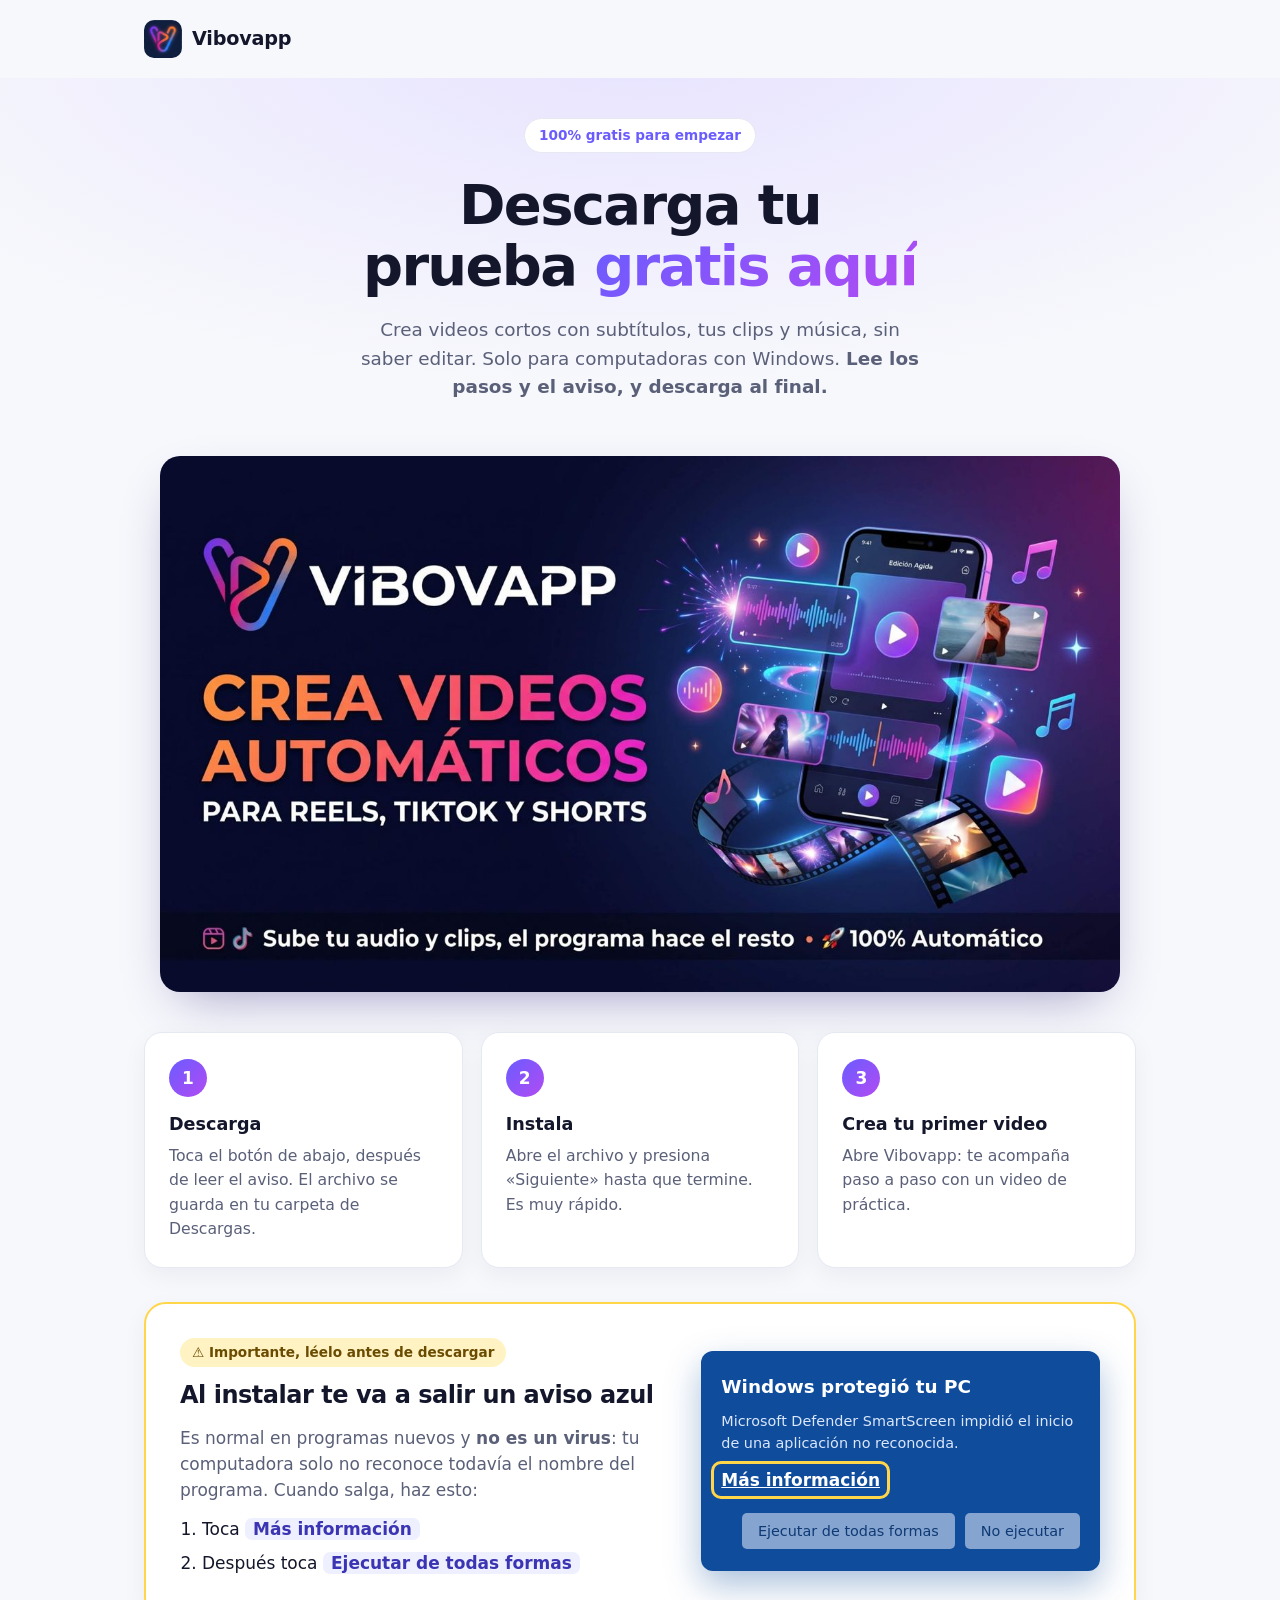
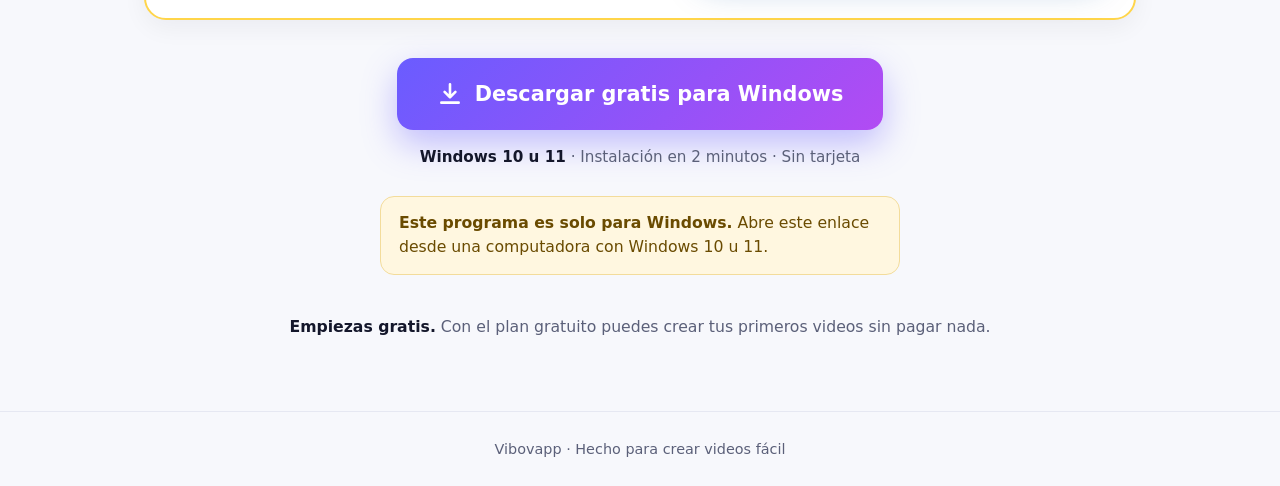
==== index.html @ 4b16f7fa "Add files via upload" ====
<!DOCTYPE html>
<html lang="es">
<head>
<meta charset="utf-8">
<meta name="viewport" content="width=device-width, initial-scale=1">
<title>Descarga Vibovapp gratis</title>
<meta name="description" content="Crea videos cortos con subtítulos, clips y música. Descarga tu prueba gratis para Windows.">
<link rel="icon" href="[data-uri]">
<style>
:root{--ink:#14172b;--soft:#5b6079;--line:#e6e8f2;--bg:#f7f8fc;--a:#6a5cff;--b:#b24bf3;--grad:linear-gradient(135deg,#6a5cff,#b24bf3)}
*{box-sizing:border-box;margin:0;padding:0}
html{scroll-behavior:smooth}
body{font:17px/1.55 "Segoe UI",system-ui,-apple-system,Roboto,sans-serif;color:var(--ink);background:var(--bg);-webkit-font-smoothing:antialiased}
.top{display:flex;align-items:center;gap:10px;max-width:1040px;margin:0 auto;padding:20px 24px}
.top img{width:38px;height:38px;border-radius:10px}
.top b{font-size:1.2rem;letter-spacing:-.01em}
.hero{background:radial-gradient(1200px 500px at 50% -10%,#e7e3ff 0,transparent 70%);padding:40px 24px 64px;text-align:center}
.hero .in{max-width:760px;margin:0 auto}
.pill{display:inline-block;font-size:.85rem;font-weight:600;color:var(--a);background:#fff;border:1px solid var(--line);padding:6px 14px;border-radius:999px;margin-bottom:22px}
h1{text-wrap:balance;font-size:clamp(2.1rem,6vw,3.5rem);line-height:1.08;letter-spacing:-.03em;font-weight:800}
h1 span{background:var(--grad);-webkit-background-clip:text;background-clip:text;color:transparent}
.sub{margin:20px auto 0;max-width:560px;color:var(--soft);font-size:1.15rem}
.cta{display:inline-flex;align-items:center;gap:12px;margin-top:34px;padding:20px 40px;border-radius:16px;background:var(--grad);color:#fff;text-decoration:none;font-weight:700;font-size:1.3rem;box-shadow:0 14px 34px rgba(106,92,255,.38);transition:transform .15s,box-shadow .15s}
.cta:hover{transform:translateY(-2px);box-shadow:0 18px 40px rgba(106,92,255,.48)}
.cta svg{width:26px;height:26px}
.meta{margin-top:16px;color:var(--soft);font-size:.95rem}
.meta b{color:var(--ink)}
.pc{display:none;margin:26px auto 0;max-width:520px;background:#fff7e0;border:1px solid #f3dc9b;color:#6a4b00;border-radius:14px;padding:14px 18px;font-size:.98rem;text-align:left}
.pc.on{display:block}
.wrap{max-width:1040px;margin:0 auto;padding:0 24px 72px}
.steps{display:grid;grid-template-columns:repeat(3,1fr);gap:18px;margin-top:-34px}.center{text-align:center;margin-top:38px}.center .cta{margin-top:0}
.step{background:#fff;border:1px solid var(--line);border-radius:18px;padding:26px 24px;box-shadow:0 8px 24px rgba(20,23,43,.05)}
.n{width:38px;height:38px;border-radius:50%;background:var(--grad);color:#fff;font-weight:800;display:grid;place-items:center;margin-bottom:14px}
.step h3{font-size:1.1rem;margin-bottom:6px}
.step p{color:var(--soft);font-size:.98rem}
.banner+.steps{margin-top:40px!important}
.banner{display:block;width:100%;max-width:960px;margin:-10px auto 0;border-radius:20px;box-shadow:0 20px 50px -20px rgba(40,30,120,.45)}
.warn{margin-top:34px;background:#fff;border:2px solid #ffd54a;border-radius:22px;padding:34px;display:grid;grid-template-columns:1.1fr .9fr;gap:34px;align-items:center;box-shadow:0 8px 24px rgba(20,23,43,.05)}
.imp{display:inline-block;background:#fff3c4;color:#6a4b00;font-weight:700;font-size:.85rem;padding:4px 12px;border-radius:999px;margin-bottom:10px}
.warn h2{font-size:1.5rem;letter-spacing:-.02em;margin-bottom:10px}
.warn p{color:var(--soft);margin-bottom:12px}
.warn ol{padding-left:22px;color:var(--ink)}
.warn li{margin:8px 0}
.warn li b{background:#eef0ff;padding:1px 8px;border-radius:7px;color:#3b34b3}
.win{background:#0f4c9c;border-radius:12px;padding:22px 20px;color:#fff;font-family:"Segoe UI",system-ui,sans-serif;box-shadow:0 14px 34px rgba(15,76,156,.35)}
.win h4{font-size:1.15rem;font-weight:600;margin-bottom:8px}
.win p{color:#dbe7fb;font-size:.9rem;margin:0 0 6px}
.win .mas{display:inline-block;margin-top:6px;color:#fff;text-decoration:underline;font-weight:600;position:relative}
.win .mas::after{content:"";position:absolute;left:-10px;right:-10px;top:-6px;bottom:-6px;border:3px solid #ffd54a;border-radius:10px}
.win .btns{display:flex;gap:10px;justify-content:flex-end;margin-top:20px}
.win .btns i{font-style:normal;background:#e6eefb;color:#0f2b55;padding:7px 16px;border-radius:5px;font-size:.9rem;opacity:.55}
.free{margin-top:40px;text-align:center;color:var(--soft);font-size:.98rem}
.free b{color:var(--ink)}
footer{border-top:1px solid var(--line);padding:26px 24px;text-align:center;color:var(--soft);font-size:.9rem}
@media(max-width:820px){.steps{grid-template-columns:1fr;margin-top:-10px}.center{margin-top:26px}.warn{grid-template-columns:1fr;padding:26px}.cta{padding:18px 28px;font-size:1.15rem;width:100%;justify-content:center}}
</style>
</head>
<body>
<div class="top"><img alt="" src="[data-uri]"><b>Vibovapp</b></div>

<section class="hero"><div class="in">
  <span class="pill">100% gratis para empezar</span>
  <h1>Descarga tu prueba <span>gratis aquí</span></h1>
  <p class="sub">Crea videos cortos con subtítulos, tus clips y música, sin saber editar. Solo para computadoras con Windows. <b>Lee los pasos y el aviso, y descarga al final.</b></p>
</div></section>

<div class="wrap">
  <img class="banner" alt="Vibovapp: crea videos automáticos para Reels, TikTok y Shorts" src="[data-uri]">
  <div class="steps">
    <div class="step"><div class="n">1</div><h3>Descarga</h3><p>Toca el botón de abajo, después de leer el aviso. El archivo se guarda en tu carpeta de Descargas.</p></div>
    <div class="step"><div class="n">2</div><h3>Instala</h3><p>Abre el archivo y presiona «Siguiente» hasta que termine. Es muy rápido.</p></div>
    <div class="step"><div class="n">3</div><h3>Crea tu primer video</h3><p>Abre Vibovapp: te acompaña paso a paso con un video de práctica.</p></div>
  </div>

  <div class="warn">
    <div>
      <span class="imp">⚠ Importante, léelo antes de descargar</span>
      <h2>Al instalar te va a salir un aviso azul</h2>
      <p>Es normal en programas nuevos y <b>no es un virus</b>: tu computadora solo no reconoce todavía el nombre del programa. Cuando salga, haz esto:</p>
      <ol>
        <li>Toca <b>Más información</b></li>
        <li>Después toca <b>Ejecutar de todas formas</b></li>
      </ol>
    </div>
    <div class="win" aria-hidden="true">
      <h4>Windows protegió tu PC</h4>
      <p>Microsoft Defender SmartScreen impidió el inicio de una aplicación no reconocida.</p>
      <span class="mas">Más información</span>
      <div class="btns"><i>Ejecutar de todas formas</i><i>No ejecutar</i></div>
    </div>
  </div>

  <div class="center">
  <a class="cta" id="dl" href="https://github.com/Reelmation/vibovapp-descargas/releases/latest/download/Vibovapp-Setup.exe">
      <svg viewBox="0 0 24 24" fill="none" stroke="currentColor" stroke-width="2.4" stroke-linecap="round" stroke-linejoin="round"><path d="M12 3v12m0 0l-5-5m5 5l5-5M4 20h16"/></svg>
      Descargar gratis para Windows
    </a>
    <p class="meta"><b>Windows 10 u 11</b> · Instalación en 2 minutos · Sin tarjeta</p>
    <div class="pc" id="pc"><b>Estás viendo esta página desde un celular.</b> El programa se instala en una computadora con Windows. Abre este mismo enlace desde tu computadora para descargarlo.</div>
  </div>

  <p class="free"><b>Empiezas gratis.</b> Con el plan gratuito puedes crear tus primeros videos sin pagar nada.</p>
</div>

<footer>Vibovapp · Hecho para crear videos fácil</footer>

<script>
(function(){
  var movil=/Android|iPhone|iPad|iPod|Mobile/i.test(navigator.userAgent);
  var mac=/Macintosh|Linux/i.test(navigator.userAgent)&&!/Android/i.test(navigator.userAgent);
  if(movil||mac){document.getElementById("pc").classList.add("on");
    if(mac)document.getElementById("pc").innerHTML="<b>Este programa es solo para Windows.</b> Abre este enlace desde una computadora con Windows 10 u 11.";}
})();
</script>
</body>
</html>
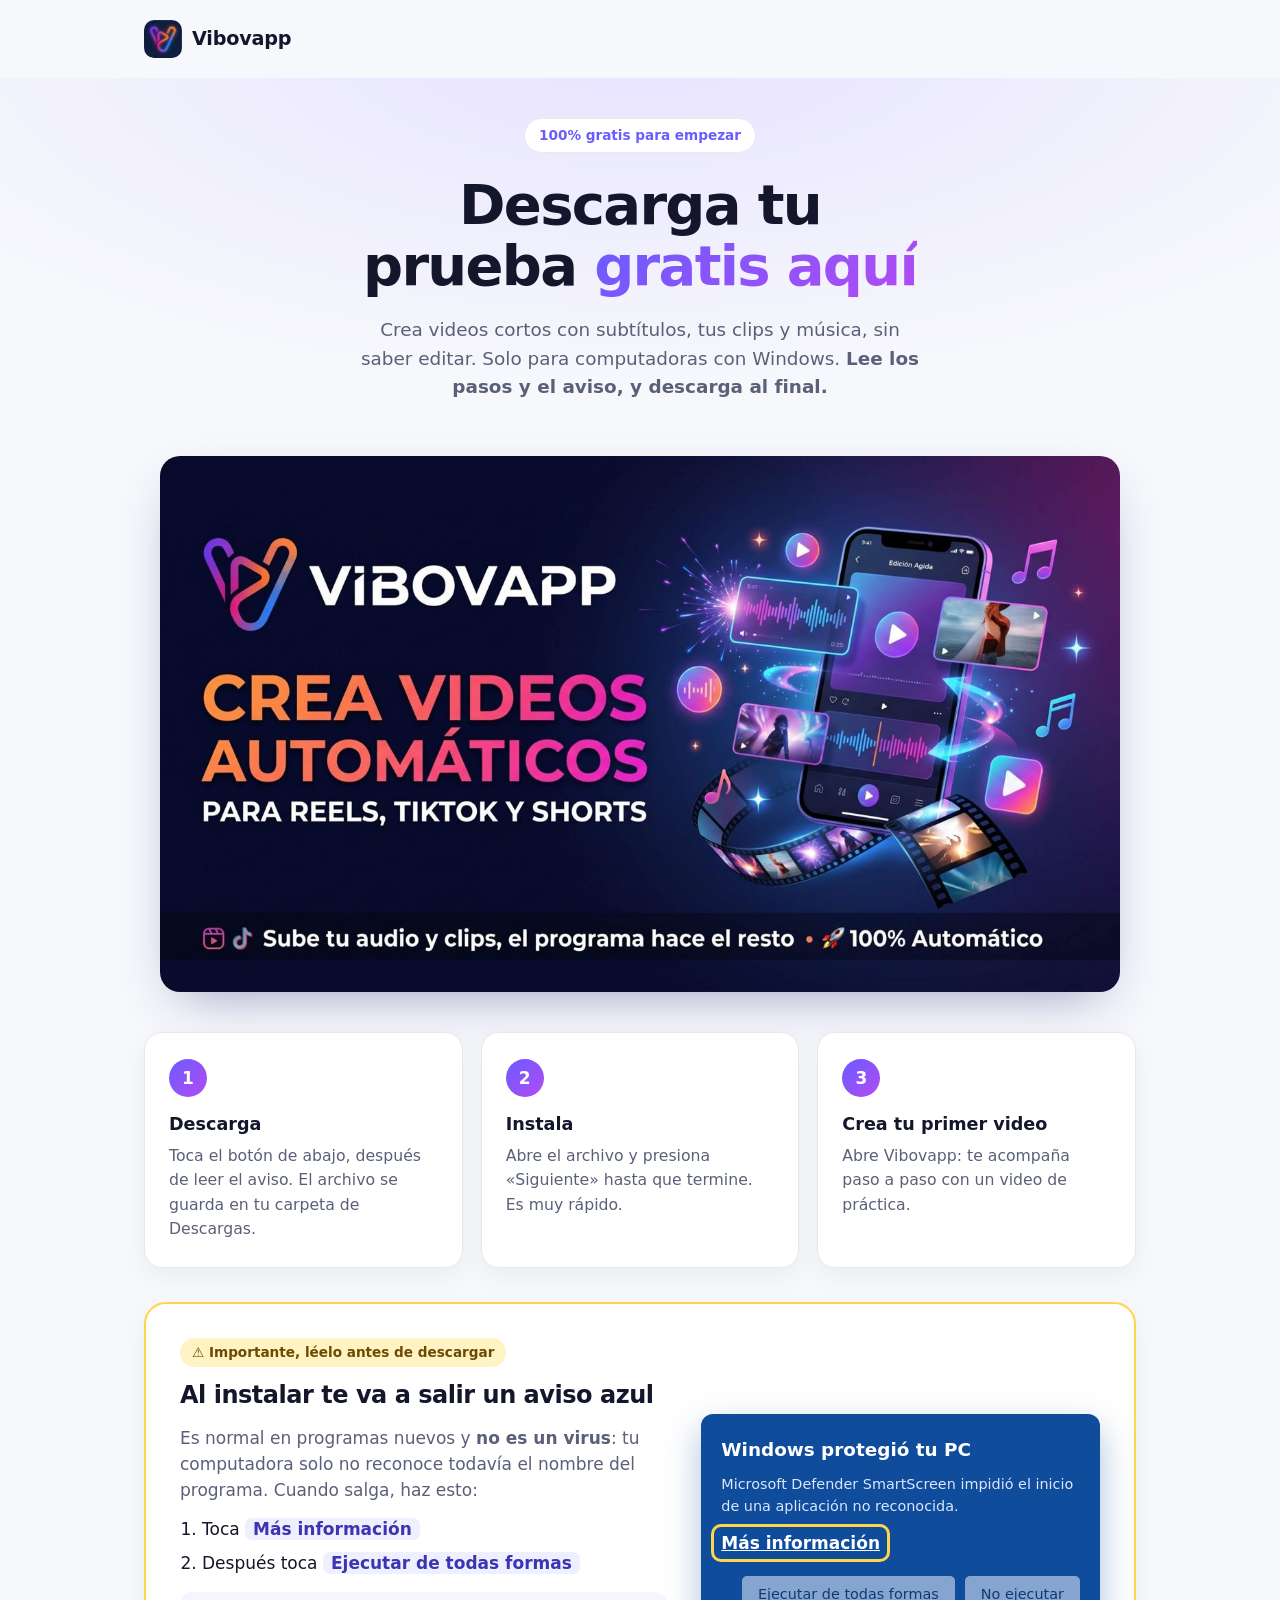
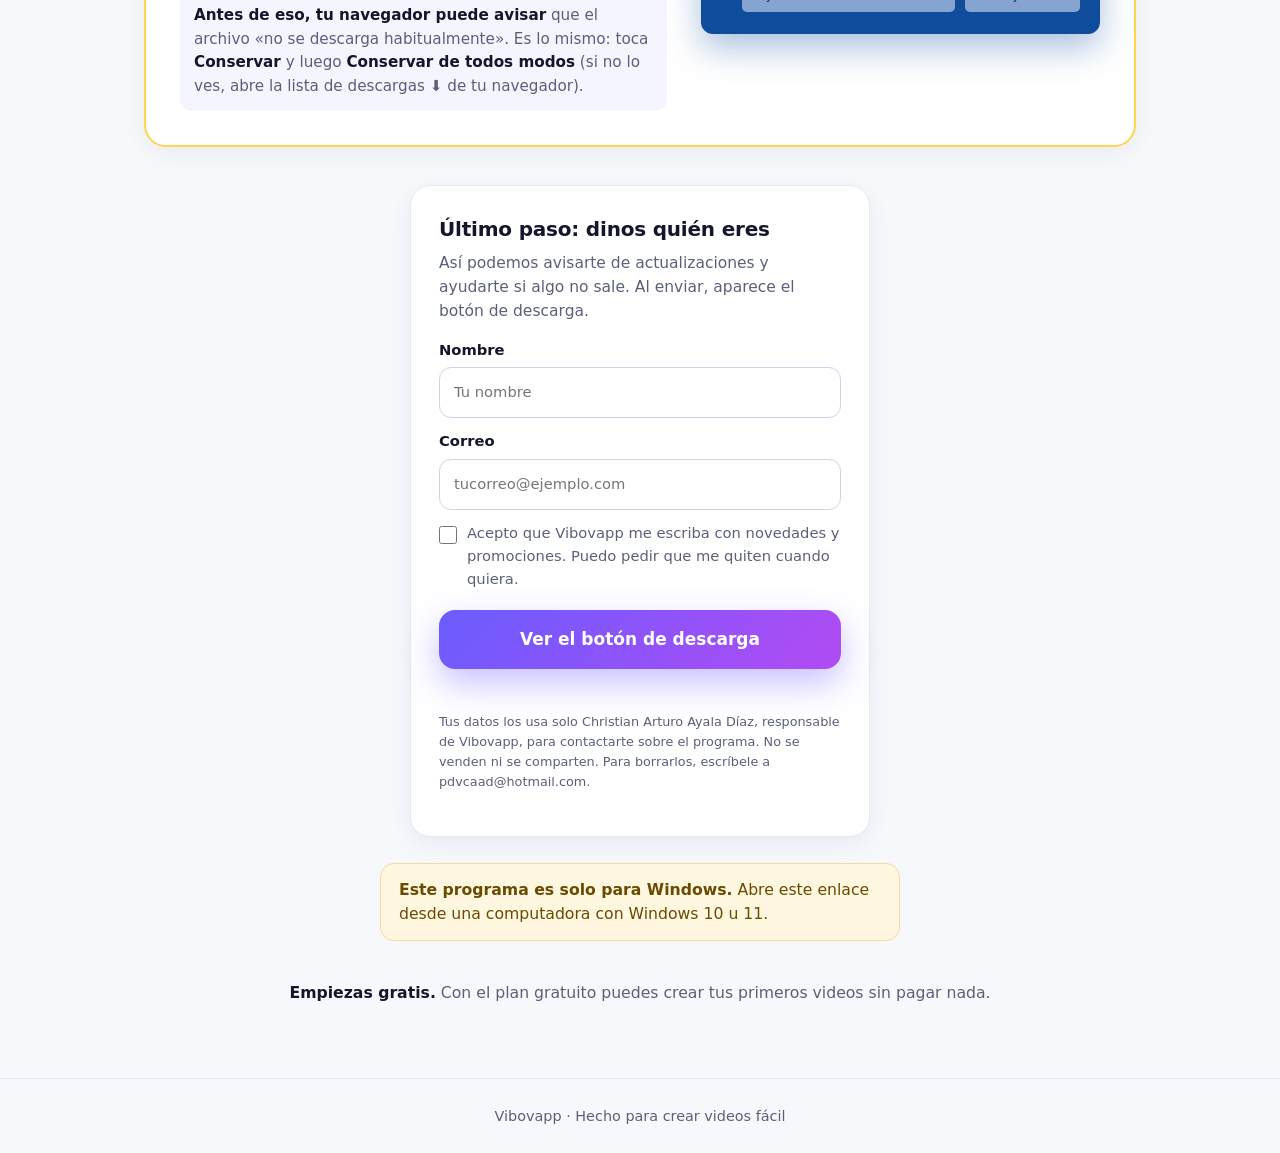
==== commit 399fd127: "Add files via upload" ====
--- a/index.html
+++ b/index.html
@@ -39,6 +39,20 @@
 .imp{display:inline-block;background:#fff3c4;color:#6a4b00;font-weight:700;font-size:.85rem;padding:4px 12px;border-radius:999px;margin-bottom:10px}
 .warn h2{font-size:1.5rem;letter-spacing:-.02em;margin-bottom:10px}
 .warn p{color:var(--soft);margin-bottom:12px}
+.nav{margin-top:16px;background:#f4f5ff;border-radius:12px;padding:12px 14px;font-size:.95rem;color:var(--soft)}
+.nav b{background:none;padding:0;color:var(--ink)}
+.reg{max-width:460px;margin:0 auto;background:#fff;border:1px solid var(--line);border-radius:20px;padding:28px;text-align:left;box-shadow:0 8px 24px rgba(20,20,60,.06);position:relative}
+.reg h3{font-size:1.25rem;letter-spacing:-.01em;margin-bottom:6px}
+.reg>p{color:var(--soft);margin-bottom:16px;font-size:.97rem}
+.reg label{display:block;font-weight:600;font-size:.92rem;margin-bottom:12px}
+.reg input[type=text],.reg input[type=email]{display:block;width:100%;margin-top:6px;padding:13px 14px;border:1px solid #cfd3e6;border-radius:12px;font:inherit;font-weight:400}
+.reg input:focus{outline:2px solid #8b7bff;border-color:#8b7bff}
+.reg .ck{display:flex;gap:10px;align-items:flex-start;font-weight:400;color:var(--soft)}
+.reg .ck input{margin-top:4px;width:18px;height:18px;flex:none}
+.reg .enviar{width:100%;justify-content:center;margin-top:8px;border:0;cursor:pointer;font:inherit;font-weight:700;padding:16px 20px}
+.reg .err{color:#c0392b;font-size:.92rem;margin-top:10px;min-height:1.2em}
+.reg .priv{color:var(--soft);font-size:.8rem;margin-top:10px}
+#dlbox{display:none}#dlbox.on{display:block}
 .warn ol{padding-left:22px;color:var(--ink)}
 .warn li{margin:8px 0}
 .warn li b{background:#eef0ff;padding:1px 8px;border-radius:7px;color:#3b34b3}
@@ -81,6 +95,9 @@
         <li>Toca <b>Más información</b></li>
         <li>Después toca <b>Ejecutar de todas formas</b></li>
       </ol>
+      <div class="nav">
+        <b>Antes de eso, tu navegador puede avisar</b> que el archivo «no se descarga habitualmente». Es lo mismo: toca <b>Conservar</b> y luego <b>Conservar de todos modos</b> (si no lo ves, abre la lista de descargas ⬇ de tu navegador).
+      </div>
     </div>
     <div class="win" aria-hidden="true">
       <h4>Windows protegió tu PC</h4>
@@ -91,11 +108,24 @@
   </div>
 
   <div class="center">
+  <form class="reg" id="reg" novalidate>
+    <h3>Último paso: dinos quién eres</h3>
+    <p>Así podemos avisarte de actualizaciones y ayudarte si algo no sale. Al enviar, aparece el botón de descarga.</p>
+    <label>Nombre<input id="rn" name="nombre" type="text" autocomplete="name" placeholder="Tu nombre" required></label>
+    <label>Correo<input id="rc" name="correo" type="email" autocomplete="email" placeholder="tucorreo@ejemplo.com" required></label>
+    <input id="rh" name="web" type="text" tabindex="-1" autocomplete="off" aria-hidden="true" style="position:absolute;left:-9999px;opacity:0">
+    <label class="ck"><input id="rk" type="checkbox"> <span>Acepto que Vibovapp me escriba con novedades y promociones. Puedo pedir que me quiten cuando quiera.</span></label>
+    <button class="cta enviar" type="submit">Ver el botón de descarga</button>
+    <p class="err" id="re" role="alert"></p>
+    <p class="priv">Tus datos los usa solo Christian Arturo Ayala Díaz, responsable de Vibovapp, para contactarte sobre el programa. No se venden ni se comparten. Para borrarlos, escríbele a pdvcaad@hotmail.com.</p>
+  </form>
+  <div id="dlbox">
   <a class="cta" id="dl" href="https://github.com/Reelmation/vibovapp-descargas/releases/latest/download/Vibovapp-Setup.exe">
       <svg viewBox="0 0 24 24" fill="none" stroke="currentColor" stroke-width="2.4" stroke-linecap="round" stroke-linejoin="round"><path d="M12 3v12m0 0l-5-5m5 5l5-5M4 20h16"/></svg>
       Descargar gratis para Windows
     </a>
     <p class="meta"><b>Windows 10 u 11</b> · Instalación en 2 minutos · Sin tarjeta</p>
+  </div>
     <div class="pc" id="pc"><b>Estás viendo esta página desde un celular.</b> El programa se instala en una computadora con Windows. Abre este mismo enlace desde tu computadora para descargarlo.</div>
   </div>
 
@@ -106,6 +136,29 @@
 
 <script>
 (function(){
+  // Pega aquí la dirección de tu hoja de Google (termina en /exec). Si se deja vacía, el botón de descarga se muestra directo.
+  var URL_HOJA="https://script.google.com/macros/s/AKfycbyVX-qkW4XXelcegpZg4iB9op0LhGf-EkiRbF5yEn4SxVxYdle727_QugpDrK7ElKH8/exec";
+  var f=document.getElementById("reg"),box=document.getElementById("dlbox"),err=document.getElementById("re");
+  function mostrar(){f.style.display="none";box.classList.add("on");}
+  var ya=false;try{ya=localStorage.getItem("vibo_reg")==="1";}catch(e){}
+  if(!URL_HOJA||ya){mostrar();return;}
+  f.addEventListener("submit",function(e){
+    e.preventDefault();
+    var n=document.getElementById("rn").value.trim(),c=document.getElementById("rc").value.trim();
+    if(n.length<2){err.textContent="Escribe tu nombre.";return;}
+    if(!/^[^\s@]+@[^\s@]+\.[^\s@]{2,}$/.test(c)){err.textContent="Revisa tu correo: parece que le falta algo.";return;}
+    if(!document.getElementById("rk").checked){err.textContent="Marca la casilla para continuar.";return;}
+    if(document.getElementById("rh").value){mostrar();return;}
+    err.textContent="";
+    var b=f.querySelector("button");b.disabled=true;b.textContent="Enviando…";
+    var d=new URLSearchParams({nombre:n,correo:c,acepta:"si",pagina:location.href,navegador:navigator.userAgent.slice(0,120)});
+    fetch(URL_HOJA,{method:"POST",mode:"no-cors",body:d}).catch(function(){}).then(function(){
+      try{localStorage.setItem("vibo_reg","1");}catch(e){}
+      mostrar();
+    });
+  });
+})();
+(function(){
   var movil=/Android|iPhone|iPad|iPod|Mobile/i.test(navigator.userAgent);
   var mac=/Macintosh|Linux/i.test(navigator.userAgent)&&!/Android/i.test(navigator.userAgent);
   if(movil||mac){document.getElementById("pc").classList.add("on");
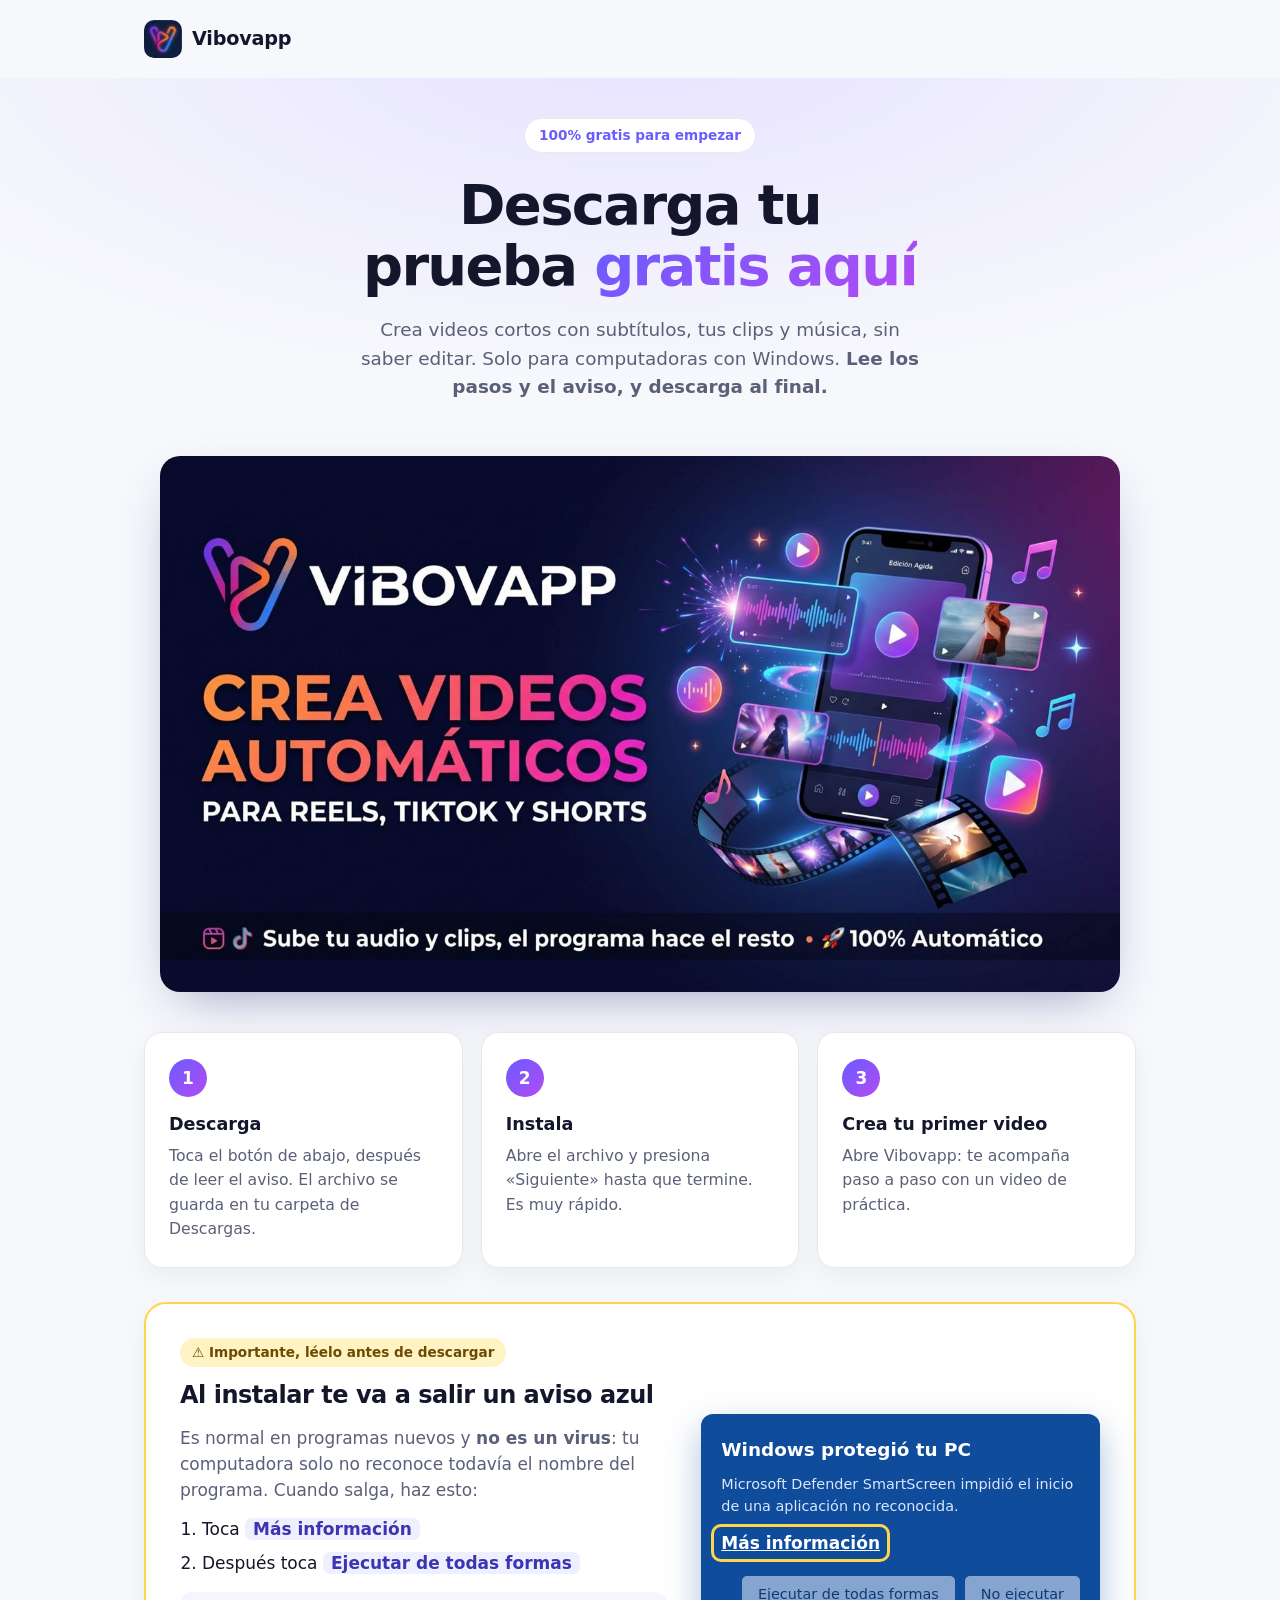
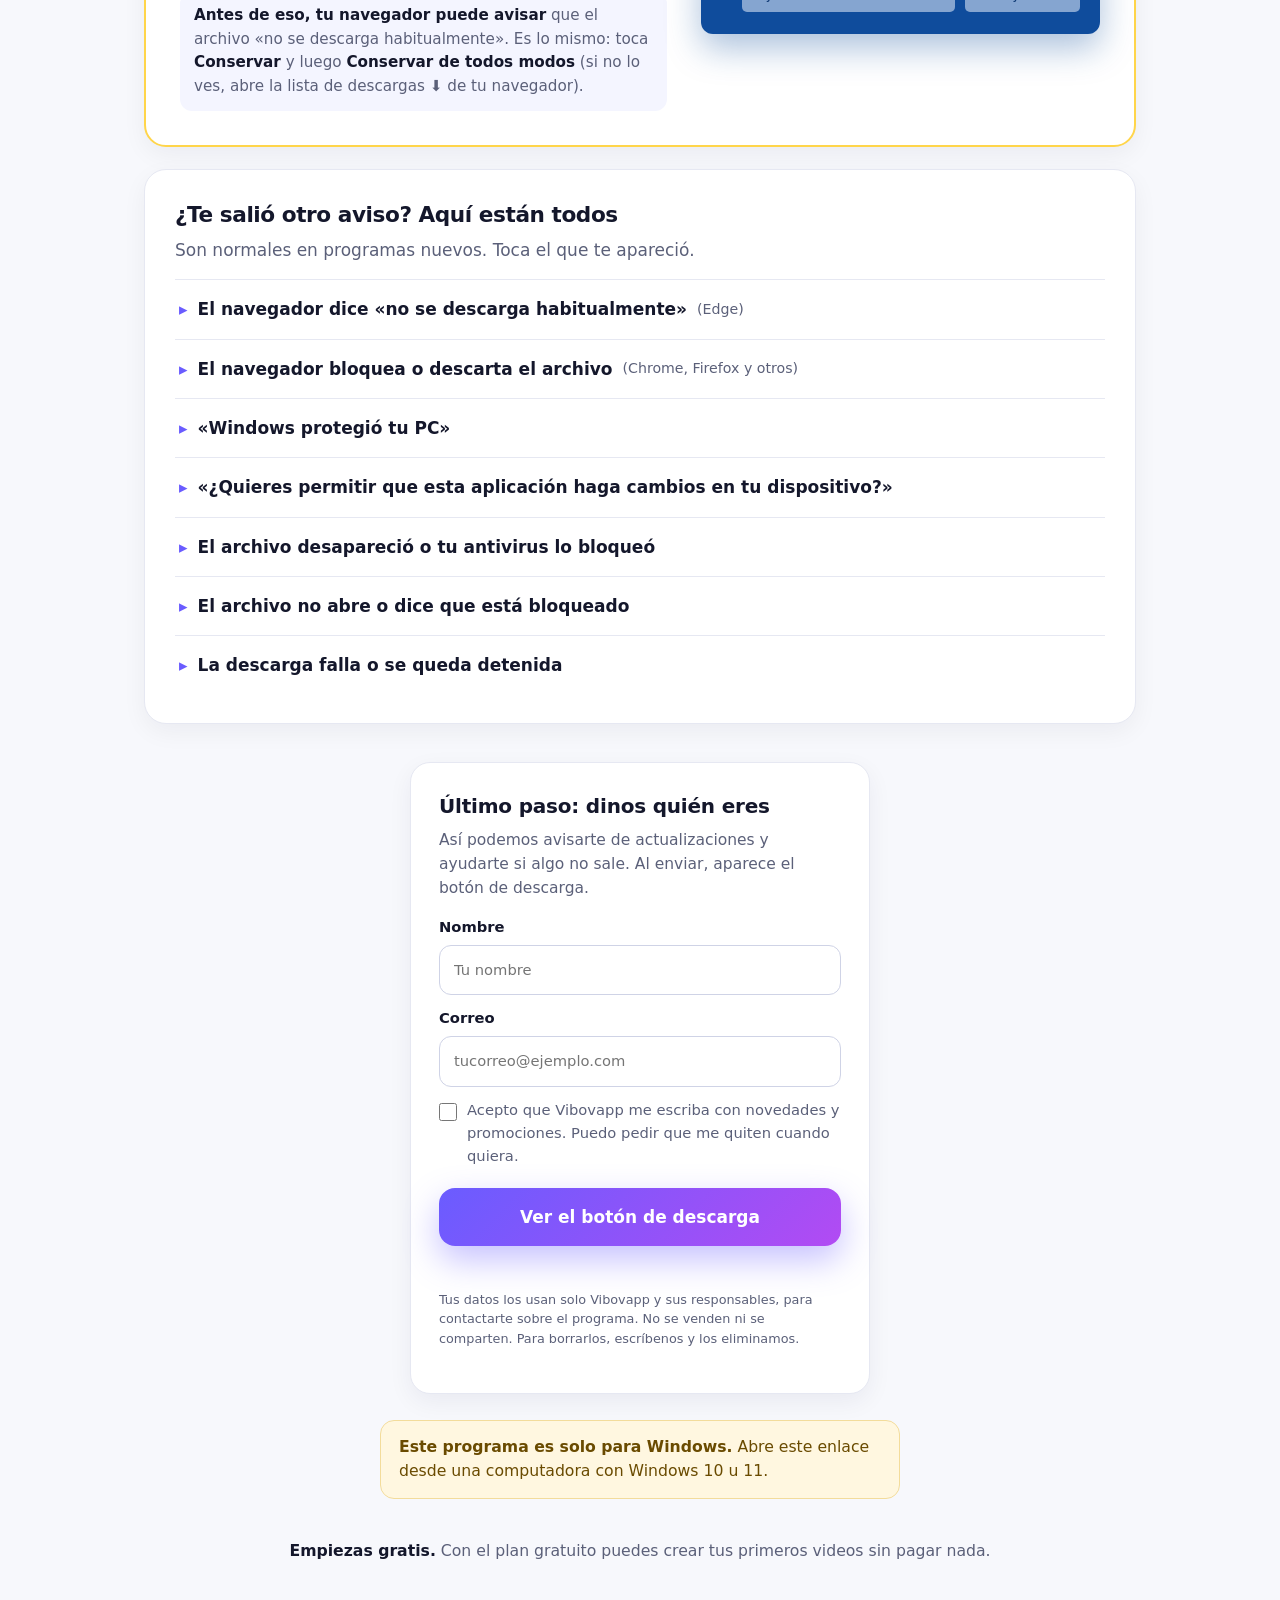
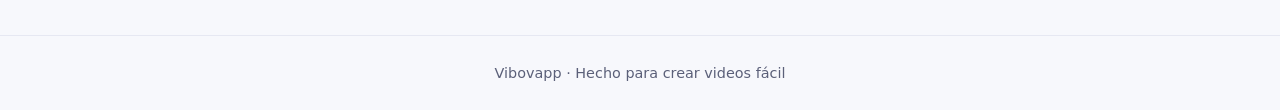
==== commit 0a252c89: "Add files via upload" ====
--- a/index.html
+++ b/index.html
@@ -66,6 +66,23 @@
 .free{margin-top:40px;text-align:center;color:var(--soft);font-size:.98rem}
 .free b{color:var(--ink)}
 footer{border-top:1px solid var(--line);padding:26px 24px;text-align:center;color:var(--soft);font-size:.9rem}
+
+.otros{margin-top:22px;background:#fff;border:1px solid var(--line);border-radius:22px;padding:28px 30px;box-shadow:0 8px 24px rgba(20,23,43,.05)}
+.otros h2{font-size:1.35rem;letter-spacing:-.02em}
+.otros>p{color:var(--soft);margin:6px 0 16px}
+.otros details{border-top:1px solid var(--line);padding:4px 0}
+.otros summary{cursor:pointer;font-weight:700;padding:12px 4px;list-style:none;display:flex;gap:10px;align-items:center}
+.otros summary::-webkit-details-marker{display:none}
+.otros summary::before{content:"▸";color:var(--a);transition:transform .15s}
+.otros details[open] summary::before{transform:rotate(90deg)}
+.otros summary small{font-weight:500;color:var(--soft)}
+.otros .cuerpo{padding:0 4px 14px 26px;color:var(--soft)}
+.otros ol{padding-left:20px;color:var(--ink)}
+.otros li{margin:7px 0}
+.otros li b{background:#eef0ff;padding:1px 8px;border-radius:7px;color:#3b34b3;font-weight:600}
+.otros .caps{display:flex;gap:14px;flex-wrap:wrap;align-items:flex-start;margin-top:10px}
+.otros .caps img{max-width:100%;border:1px solid var(--line);border-radius:12px;box-shadow:0 6px 18px rgba(20,23,43,.08)}
+.otros .nota{margin-top:8px;font-size:.92rem}
 @media(max-width:820px){.steps{grid-template-columns:1fr;margin-top:-10px}.center{margin-top:26px}.warn{grid-template-columns:1fr;padding:26px}.cta{padding:18px 28px;font-size:1.15rem;width:100%;justify-content:center}}
 </style>
 </head>
@@ -107,6 +124,89 @@
     </div>
   </div>
 
+
+  <section class="otros" id="otros">
+    <h2>¿Te salió otro aviso? Aquí están todos</h2>
+    <p>Son normales en programas nuevos. Toca el que te apareció.</p>
+
+    <details>
+      <summary>El navegador dice «no se descarga habitualmente» <small>(Edge)</small></summary>
+      <div class="cuerpo">
+        <ol>
+          <li>En la ventanita de descargas, toca los tres puntos <b>···</b> y elige <b>Conservar</b>.</li>
+          <li>Si sale «Asegúrate de que confías…», toca la flechita de <b>Eliminar</b> y elige <b>Conservar de todos modos</b>.</li>
+        </ol>
+        <div class="caps">
+          <img alt="Aviso del navegador al descargar" src="[data-uri]">
+          <img alt="Menú con la opción Conservar" src="[data-uri]">
+          <img alt="Opción Conservar de todos modos" src="[data-uri]">
+        </div>
+      </div>
+    </details>
+
+    <details>
+      <summary>El navegador bloquea o descarta el archivo <small>(Chrome, Firefox y otros)</small></summary>
+      <div class="cuerpo">
+        <ol>
+          <li>Abre la lista de descargas ⬇ de tu navegador (o presiona <b>Ctrl</b> + <b>J</b>).</li>
+          <li>Busca <b>Vibovapp-Setup.exe</b>, toca los tres puntos o la flechita junto a él y elige <b>Conservar</b> (en Firefox: <b>Permitir descarga</b>).</li>
+        </ol>
+        <p class="nota">Los nombres pueden cambiar un poco según tu navegador. Busca la palabra «conservar» o «permitir».</p>
+      </div>
+    </details>
+
+    <details>
+      <summary>«Windows protegió tu PC»</summary>
+      <div class="cuerpo">
+        <ol>
+          <li>Toca <b>Más información</b>.</li>
+          <li>Después toca <b>Ejecutar de todas formas</b>.</li>
+        </ol>
+      </div>
+    </details>
+
+    <details>
+      <summary>«¿Quieres permitir que esta aplicación haga cambios en tu dispositivo?»</summary>
+      <div class="cuerpo">
+        <p>Es el permiso normal de Windows para instalar un programa. Toca <b style="background:#eef0ff;padding:1px 8px;border-radius:7px;color:#3b34b3;font-weight:600">Sí</b>. Si dice «Editor: Desconocido», es lo esperado.</p>
+      </div>
+    </details>
+
+    <details>
+      <summary>El archivo desapareció o tu antivirus lo bloqueó</summary>
+      <div class="cuerpo">
+        <ol>
+          <li>Abre <b>Seguridad de Windows</b> → <b>Protección antivirus y contra amenazas</b> → <b>Historial de protección</b>.</li>
+          <li>Busca <b>Vibovapp-Setup.exe</b>, abre <b>Acciones</b> y elige <b>Permitir en el dispositivo</b> o <b>Restaurar</b>.</li>
+          <li>Si usas otro antivirus, busca su «cuarentena» y restaura el archivo desde ahí.</li>
+        </ol>
+        <p class="nota">Hazlo solo si descargaste el archivo desde esta página.</p>
+      </div>
+    </details>
+
+    <details>
+      <summary>El archivo no abre o dice que está bloqueado</summary>
+      <div class="cuerpo">
+        <ol>
+          <li>Haz clic derecho sobre <b>Vibovapp-Setup.exe</b> y elige <b>Propiedades</b>.</li>
+          <li>Abajo, marca la casilla <b>Desbloquear</b> y toca <b>Aceptar</b>.</li>
+          <li>Ábrelo de nuevo.</li>
+        </ol>
+      </div>
+    </details>
+
+    <details>
+      <summary>La descarga falla o se queda detenida</summary>
+      <div class="cuerpo">
+        <ol>
+          <li>Revisa tu internet y toca de nuevo el botón de descarga.</li>
+          <li>Si sigue igual, prueba con otro navegador o con una ventana privada.</li>
+          <li>Revisa que tu computadora tenga espacio libre.</li>
+        </ol>
+      </div>
+    </details>
+  </section>
+
   <div class="center">
   <form class="reg" id="reg" novalidate>
     <h3>Último paso: dinos quién eres</h3>
@@ -117,7 +217,7 @@
     <label class="ck"><input id="rk" type="checkbox"> <span>Acepto que Vibovapp me escriba con novedades y promociones. Puedo pedir que me quiten cuando quiera.</span></label>
     <button class="cta enviar" type="submit">Ver el botón de descarga</button>
     <p class="err" id="re" role="alert"></p>
-    <p class="priv">Tus datos los usa solo Christian Arturo Ayala Díaz, responsable de Vibovapp, para contactarte sobre el programa. No se venden ni se comparten. Para borrarlos, escríbele a pdvcaad@hotmail.com.</p>
+    <p class="priv">Tus datos los usan solo Vibovapp y sus responsables, para contactarte sobre el programa. No se venden ni se comparten. Para borrarlos, escríbenos y los eliminamos.</p>
   </form>
   <div id="dlbox">
   <a class="cta" id="dl" href="https://github.com/Reelmation/vibovapp-descargas/releases/latest/download/Vibovapp-Setup.exe">
